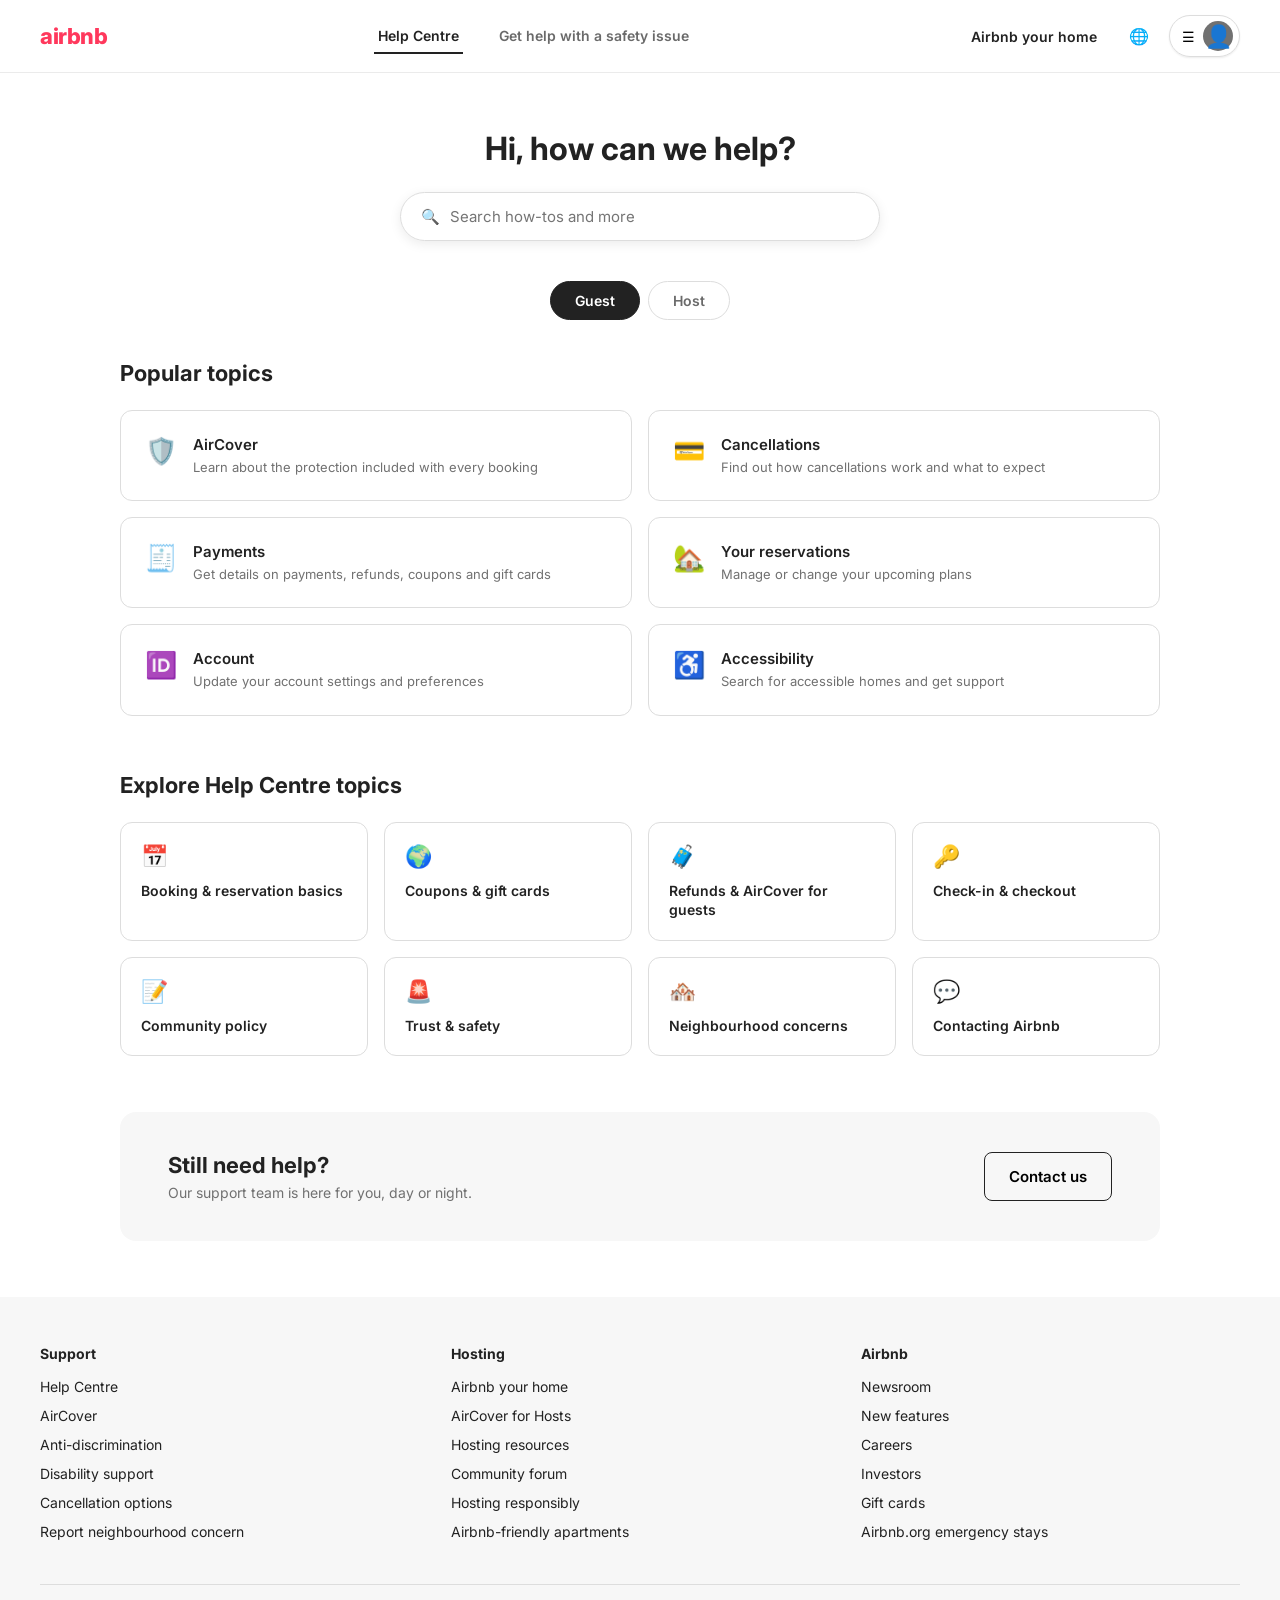
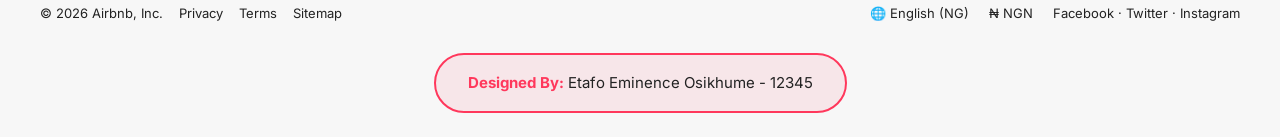
==== help.html @ 59804680 "airbnb" ====
<!DOCTYPE html>
<html lang="en">
<head>
<meta charset="UTF-8">
<meta name="viewport" content="width=device-width, initial-scale=1.0">
<title>Airbnb Help Centre</title>
<link rel="preconnect" href="https://fonts.googleapis.com">
<link href="https://fonts.googleapis.com/css2?family=Inter:wght@400;500;600;700;800&display=swap" rel="stylesheet">
<link rel="stylesheet" href="help-styles.css">
</head>
<body>

<!-- ===== HEADER ===== -->
<header class="site-header">
  <div class="header-inner">
    <a href="#" class="logo">
      <span class="wordmark">airbnb</span>
    </a>

    <nav class="help-nav" aria-label="Help sections">
      <a href="#" class="help-tab active">Help Centre</a>
      <a href="#" class="help-tab">Get help with a safety issue</a>
    </nav>

    <div class="header-right">
      <a href="#" class="host-link">Airbnb your home</a>
      <button class="icon-btn" aria-label="Language">🌐</button>
      <button class="profile-btn" aria-label="Menu">
        <span class="menu-icon">☰</span>
        <span class="user-icon">👤</span>
      </button>
    </div>
  </div>
</header>

<!-- ===== HERO / SEARCH ===== -->
<section class="help-hero">
  <h1>Hi, how can we help?</h1>
  <form class="help-search" role="search">
    <span class="search-icon">🔍</span>
    <input type="text" placeholder="Search how-tos and more">
  </form>
</section>

<main>

  <!-- Guest / Host toggle -->
  <div class="role-toggle">
    <button class="role-btn active">Guest</button>
    <button class="role-btn">Host</button>
  </div>

  <!-- Popular topics -->
  <section class="topics-section">
    <h2>Popular topics</h2>
    <div class="topics-grid">

      <a href="#" class="topic-card">
        <span class="topic-icon">🛡️</span>
        <div>
          <p class="topic-title">AirCover</p>
          <p class="topic-desc">Learn about the protection included with every booking</p>
        </div>
      </a>

      <a href="#" class="topic-card">
        <span class="topic-icon">💳</span>
        <div>
          <p class="topic-title">Cancellations</p>
          <p class="topic-desc">Find out how cancellations work and what to expect</p>
        </div>
      </a>

      <a href="#" class="topic-card">
        <span class="topic-icon">🧾</span>
        <div>
          <p class="topic-title">Payments</p>
          <p class="topic-desc">Get details on payments, refunds, coupons and gift cards</p>
        </div>
      </a>

      <a href="#" class="topic-card">
        <span class="topic-icon">🏡</span>
        <div>
          <p class="topic-title">Your reservations</p>
          <p class="topic-desc">Manage or change your upcoming plans</p>
        </div>
      </a>

      <a href="#" class="topic-card">
        <span class="topic-icon">🆔</span>
        <div>
          <p class="topic-title">Account</p>
          <p class="topic-desc">Update your account settings and preferences</p>
        </div>
      </a>

      <a href="#" class="topic-card">
        <span class="topic-icon">♿</span>
        <div>
          <p class="topic-title">Accessibility</p>
          <p class="topic-desc">Search for accessible homes and get support</p>
        </div>
      </a>

    </div>
  </section>

  <!-- Explore by category -->
  <section class="explore-section">
    <h2>Explore Help Centre topics</h2>
    <div class="explore-grid">

      <div class="explore-card">
        <span class="explore-icon">📅</span>
        <p class="explore-title">Booking &amp; reservation basics</p>
      </div>

      <div class="explore-card">
        <span class="explore-icon">🌍</span>
        <p class="explore-title">Coupons &amp; gift cards</p>
      </div>

      <div class="explore-card">
        <span class="explore-icon">🧳</span>
        <p class="explore-title">Refunds &amp; AirCover for guests</p>
      </div>

      <div class="explore-card">
        <span class="explore-icon">🔑</span>
        <p class="explore-title">Check-in &amp; checkout</p>
      </div>

      <div class="explore-card">
        <span class="explore-icon">📝</span>
        <p class="explore-title">Community policy</p>
      </div>

      <div class="explore-card">
        <span class="explore-icon">🚨</span>
        <p class="explore-title">Trust &amp; safety</p>
      </div>

      <div class="explore-card">
        <span class="explore-icon">🏘️</span>
        <p class="explore-title">Neighbourhood concerns</p>
      </div>

      <div class="explore-card">
        <span class="explore-icon">💬</span>
        <p class="explore-title">Contacting Airbnb</p>
      </div>

    </div>
  </section>

  <!-- Contact banner -->
  <section class="contact-banner">
    <div class="contact-text">
      <h2>Still need help?</h2>
      <p>Our support team is here for you, day or night.</p>
    </div>
    <button class="contact-btn">Contact us</button>
  </section>

</main>

<!-- ===== FOOTER ===== -->
<footer class="site-footer">
  <div class="footer-columns">
    <div class="footer-col">
      <h3>Support</h3>
      <a href="#">Help Centre</a>
      <a href="#">AirCover</a>
      <a href="#">Anti-discrimination</a>
      <a href="#">Disability support</a>
      <a href="#">Cancellation options</a>
      <a href="#">Report neighbourhood concern</a>
    </div>
    <div class="footer-col">
      <h3>Hosting</h3>
      <a href="#">Airbnb your home</a>
      <a href="#">AirCover for Hosts</a>
      <a href="#">Hosting resources</a>
      <a href="#">Community forum</a>
      <a href="#">Hosting responsibly</a>
      <a href="#">Airbnb-friendly apartments</a>
    </div>
    <div class="footer-col">
      <h3>Airbnb</h3>
      <a href="#">Newsroom</a>
      <a href="#">New features</a>
      <a href="#">Careers</a>
      <a href="#">Investors</a>
      <a href="#">Gift cards</a>
      <a href="#">Airbnb.org emergency stays</a>
    </div>
  </div>

  <div class="footer-bottom">
    <div class="footer-legal">
      <span>© 2026 Airbnb, Inc.</span>
      <a href="#">Privacy</a>
      <a href="#">Terms</a>
      <a href="#">Sitemap</a>
    </div>
    <div class="footer-meta">
      <span class="lang-select">🌐 English (NG)</span>
      <span class="lang-select">₦ NGN</span>
      <span class="socials">Facebook · Twitter · Instagram</span>
    </div>
  </div>

  <p class="designed-by"><strong>Designed By:</strong> Etafo Eminence Osikhume - 12345</p>
</footer>

</body>
</html>
---- help-styles.css ----
/* ===== Reset & base ===== */
* { margin: 0; padding: 0; box-sizing: border-box; }

body {
  font-family: 'Inter', -apple-system, BlinkMacSystemFont, 'Helvetica Neue', sans-serif;
  color: #222222;
  background: #ffffff;
}

a { text-decoration: none; color: inherit; }
button, input { font-family: inherit; border: none; background: none; }
button { cursor: pointer; }

/* ===== Header ===== */
.site-header {
  position: sticky;
  top: 0;
  z-index: 50;
  background: #fff;
  border-bottom: 1px solid #ebebeb;
}

.header-inner {
  display: flex;
  align-items: center;
  justify-content: space-between;
  padding: 14px 40px;
  max-width: 1760px;
  margin: 0 auto;
}

.logo { display: flex; align-items: center; }
.wordmark {
  font-size: 22px;
  font-weight: 800;
  color: #FF385C;
  letter-spacing: -0.5px;
}

.help-nav {
  display: flex;
  gap: 32px;
}
.help-tab {
  font-size: 14px;
  font-weight: 600;
  color: #6a6a6a;
  padding: 8px 4px;
  border-bottom: 2px solid transparent;
}
.help-tab.active {
  color: #222;
  border-bottom-color: #222;
}

.header-right {
  display: flex;
  align-items: center;
  gap: 8px;
}
.host-link {
  font-size: 14px;
  font-weight: 600;
  padding: 12px 12px;
  border-radius: 22px;
}
.host-link:hover { background: #f7f7f7; }
.icon-btn {
  font-size: 16px;
  padding: 12px;
  border-radius: 50%;
}
.icon-btn:hover { background: #f7f7f7; }
.profile-btn {
  display: flex;
  align-items: center;
  gap: 8px;
  border: 1px solid #dddddd;
  border-radius: 21px;
  padding: 5px 6px 5px 12px;
  box-shadow: 0 1px 2px rgba(0,0,0,0.08);
}
.profile-btn:hover { box-shadow: 0 2px 6px rgba(0,0,0,0.18); }
.menu-icon { font-size: 14px; }
.user-icon {
  font-size: 22px;
  background: #717171;
  color: #fff;
  border-radius: 50%;
  width: 30px;
  height: 30px;
  display: flex;
  align-items: center;
  justify-content: center;
}

/* ===== Hero / search ===== */
.help-hero {
  text-align: center;
  padding: 56px 24px 40px;
}
.help-hero h1 {
  font-size: 32px;
  font-weight: 700;
  margin-bottom: 24px;
}
.help-search {
  display: flex;
  align-items: center;
  gap: 10px;
  max-width: 480px;
  margin: 0 auto;
  border: 1px solid #dddddd;
  border-radius: 32px;
  padding: 14px 20px;
  box-shadow: 0 3px 12px rgba(0,0,0,0.08);
}
.help-search .search-icon { font-size: 15px; color: #717171; }
.help-search input {
  border: none;
  outline: none;
  font-size: 15px;
  width: 100%;
}

main { max-width: 1120px; margin: 0 auto; padding: 0 40px; }

/* ===== Role toggle ===== */
.role-toggle {
  display: flex;
  gap: 8px;
  justify-content: center;
  margin-bottom: 40px;
}
.role-btn {
  padding: 10px 24px;
  border-radius: 24px;
  font-size: 14px;
  font-weight: 600;
  border: 1px solid #dddddd;
  color: #6a6a6a;
}
.role-btn.active {
  background: #222;
  color: #fff;
  border-color: #222;
}

/* ===== Topics section ===== */
.topics-section { margin-bottom: 56px; }
.topics-section h2,
.explore-section h2 {
  font-size: 22px;
  font-weight: 700;
  margin-bottom: 24px;
}

.topics-grid {
  display: grid;
  grid-template-columns: repeat(2, 1fr);
  gap: 16px;
}
.topic-card {
  display: flex;
  align-items: flex-start;
  gap: 16px;
  padding: 24px;
  border: 1px solid #dddddd;
  border-radius: 12px;
}
.topic-card:hover {
  box-shadow: 0 4px 12px rgba(0,0,0,0.1);
}
.topic-icon { font-size: 26px; }
.topic-title { font-weight: 600; font-size: 15px; margin-bottom: 4px; }
.topic-desc { font-size: 13px; color: #717171; line-height: 1.4; }

/* ===== Explore section ===== */
.explore-section { margin-bottom: 56px; }
.explore-grid {
  display: grid;
  grid-template-columns: repeat(4, 1fr);
  gap: 16px;
}
.explore-card {
  display: flex;
  flex-direction: column;
  gap: 12px;
  padding: 20px;
  border: 1px solid #dddddd;
  border-radius: 12px;
}
.explore-card:hover {
  box-shadow: 0 4px 12px rgba(0,0,0,0.1);
}
.explore-icon { font-size: 22px; }
.explore-title { font-size: 14px; font-weight: 600; line-height: 1.4; }

/* ===== Contact banner ===== */
.contact-banner {
  display: flex;
  align-items: center;
  justify-content: space-between;
  gap: 24px;
  background: #f7f7f7;
  border-radius: 16px;
  padding: 40px 48px;
  margin-bottom: 56px;
}
.contact-text h2 { font-size: 22px; font-weight: 700; margin-bottom: 6px; }
.contact-text p { font-size: 14px; color: #717171; }
.contact-btn {
  border: 1.5px solid #222;
  border-radius: 8px;
  padding: 14px 24px;
  font-size: 15px;
  font-weight: 600;
  white-space: nowrap;
}
.contact-btn:hover { background: #222; color: #fff; }

/* ===== Footer ===== */
.site-footer {
  background: #f7f7f7;
  padding: 48px 40px 24px;
}
.footer-columns {
  display: grid;
  grid-template-columns: repeat(3, 1fr);
  gap: 32px;
  max-width: 1760px;
  margin: 0 auto 32px;
}
.footer-col h3 {
  font-size: 14px;
  font-weight: 700;
  margin-bottom: 16px;
}
.footer-col a {
  display: block;
  font-size: 14px;
  color: #222;
  margin-bottom: 12px;
}
.footer-col a:hover { text-decoration: underline; }

.footer-bottom {
  border-top: 1px solid #dddddd;
  padding-top: 20px;
  display: flex;
  flex-wrap: wrap;
  justify-content: space-between;
  gap: 12px;
  max-width: 1760px;
  margin: 0 auto;
  font-size: 13px;
  color: #222;
}
.footer-legal { display: flex; gap: 16px; align-items: center; flex-wrap: wrap; }
.footer-legal a:hover { text-decoration: underline; }
.footer-meta { display: flex; gap: 20px; flex-wrap: wrap; }

/* ===== Responsive ===== */
@media (max-width: 900px) {
  .topics-grid { grid-template-columns: 1fr; }
  .explore-grid { grid-template-columns: repeat(2, 1fr); }
  .help-nav { display: none; }
  .footer-columns { grid-template-columns: repeat(2, 1fr); }
}

@media (max-width: 600px) {
  .header-inner { padding: 12px 16px; }
  .host-link { display: none; }
  main { padding: 0 16px; }
  .help-hero h1 { font-size: 24px; }
  .contact-banner { flex-direction: column; align-items: flex-start; padding: 32px 24px; }
  .footer-columns { grid-template-columns: 1fr; }
}
/* ===== Designed By badge ===== */
.designed-by {
  display: block;
  width: fit-content;
  max-width: 90%;
  margin: 32px auto 0;
  text-align: center;
  border: 2px solid #FF385C;
  border-radius: 999px;
  padding: 16px 32px;
  background: #f7e6e9;
  font-size: 15px;
  line-height: 1.6;
  color: #222;
}
.designed-by strong {
  color: #FF385C;
}
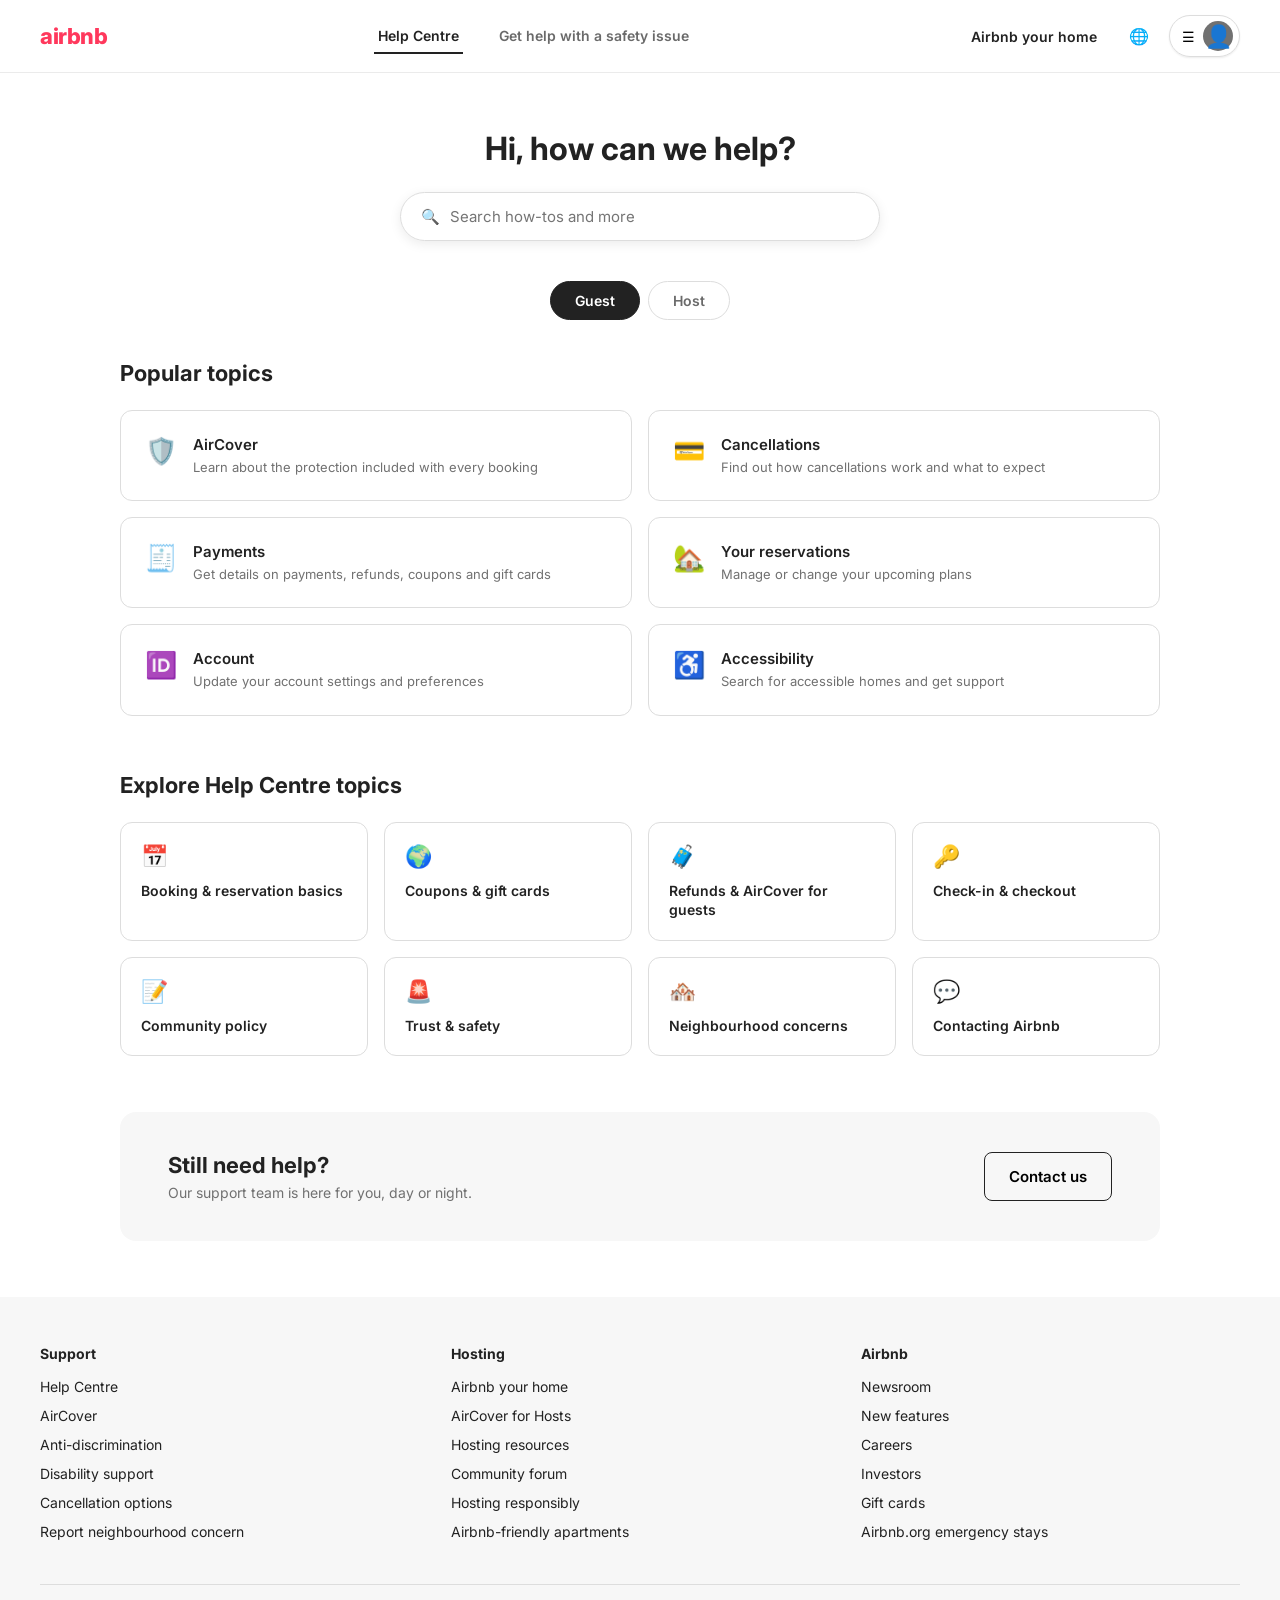
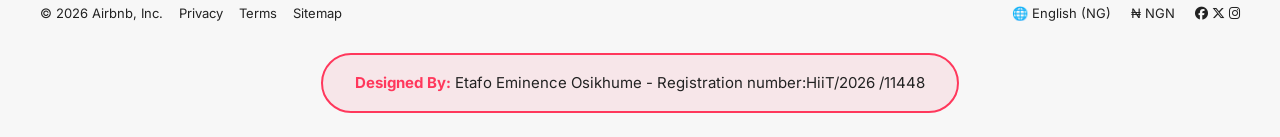
==== commit fac8522a: "0k" ====
--- a/help.html
+++ b/help.html
@@ -7,6 +7,7 @@
 <link rel="preconnect" href="https://fonts.googleapis.com">
 <link href="https://fonts.googleapis.com/css2?family=Inter:wght@400;500;600;700;800&display=swap" rel="stylesheet">
 <link rel="stylesheet" href="help-styles.css">
+<link rel="stylesheet" href="https://cdnjs.cloudflare.com/ajax/libs/font-awesome/6.5.1/css/all.min.css">
 </head>
 <body>
 
@@ -207,11 +208,15 @@
     <div class="footer-meta">
       <span class="lang-select">🌐 English (NG)</span>
       <span class="lang-select">₦ NGN</span>
-      <span class="socials">Facebook · Twitter · Instagram</span>
-    </div>
-  </div>
-
-  <p class="designed-by"><strong>Designed By:</strong> Etafo Eminence Osikhume - 12345</p>
+      <span class="socials">
+  <a href="#" aria-label="Facebook"><i class="fa-brands fa-facebook"></i></a>
+  <a href="#" aria-label="Twitter"><i class="fa-brands fa-x-twitter"></i></a>
+  <a href="#" aria-label="Instagram"><i class="fa-brands fa-instagram"></i></a>
+</span>
+    </div>
+  </div>
+
+  <p class="designed-by"><strong>Designed By:</strong> Etafo Eminence Osikhume - Registration number:HiiT/2026 /11448</p>
 </footer>
 
 </body>
